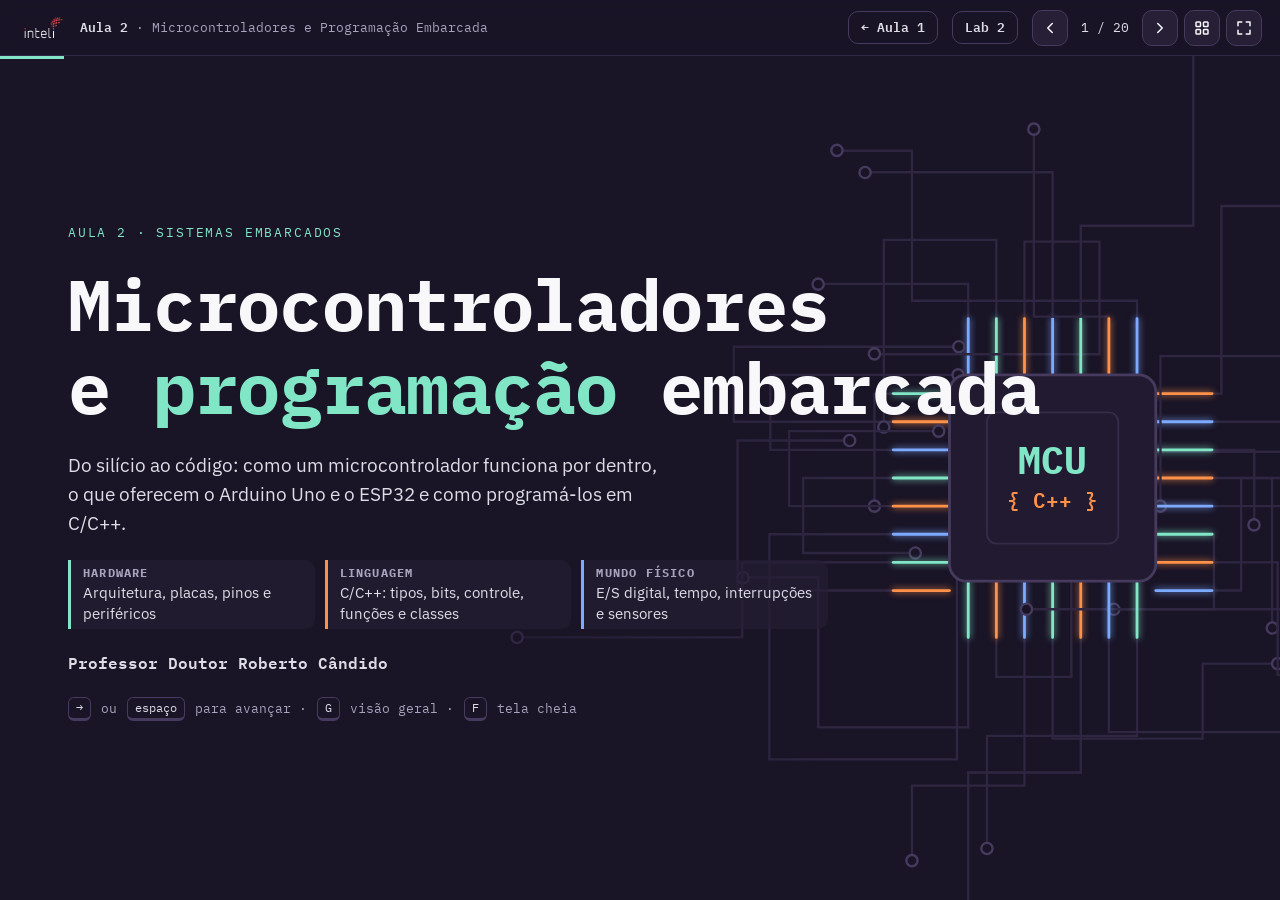
==== aulas/aula-2/index.html @ 12684473 "add-aula-2" ====
<!doctype html>
<html lang="pt-BR">
<head>
<meta charset="utf-8">
<meta name="viewport" content="width=device-width, initial-scale=1">
<title>Microcontroladores e Programação Embarcada</title>
<meta name="description" content="Aula 2 — Microcontroladores, Arduino Uno e ESP32, e programação em C/C++ para sistemas embarcados, com simulações interativas.">
<link rel="icon" href="assets/img/logo.png">
<link rel="preconnect" href="https://fonts.googleapis.com">
<link rel="preconnect" href="https://fonts.gstatic.com" crossorigin>
<link href="https://fonts.googleapis.com/css2?family=IBM+Plex+Mono:wght@400;500;600;700&family=IBM+Plex+Sans:wght@400;500;600&display=swap" rel="stylesheet">
<link rel="stylesheet" href="css/style.css">
</head>
<body>

<header class="topbar">
  <img class="logo" src="assets/img/logo.png" alt="Inteli">
  <div class="deck-title"><b>Aula 2</b> · Microcontroladores e Programação Embarcada</div>
  <span class="spacer"></span>
  <a class="btn ghost back-link" href="../aula-1/index.html" title="Voltar para a Aula 1">← Aula 1</a>
  <a class="btn ghost back-link" href="../lab-2/index.html" title="Atividade prática">Lab 2</a>
  <nav class="nav" aria-label="Navegação dos slides">
    <button class="icon-btn" id="btnPrev" title="Anterior (←)" aria-label="Slide anterior"><svg viewBox="0 0 24 24"><path d="M15 18l-6-6 6-6"/></svg></button>
    <span class="counter" id="counter">1 / 20</span>
    <button class="icon-btn" id="btnNext" title="Próximo (→)" aria-label="Próximo slide"><svg viewBox="0 0 24 24"><path d="M9 6l6 6-6 6"/></svg></button>
    <button class="icon-btn" id="btnGrid" title="Visão geral (G)" aria-label="Visão geral"><svg viewBox="0 0 24 24"><rect x="4" y="4" width="6" height="6" rx="1"/><rect x="14" y="4" width="6" height="6" rx="1"/><rect x="4" y="14" width="6" height="6" rx="1"/><rect x="14" y="14" width="6" height="6" rx="1"/></svg></button>
    <button class="icon-btn" id="btnFull" title="Tela cheia (F)" aria-label="Tela cheia"><svg viewBox="0 0 24 24"><path d="M4 9V4h5M20 9V4h-5M4 15v5h5M20 15v5h-5"/></svg></button>
  </nav>
</header>
<div class="progress" id="progress"></div>
<div class="overview" id="overview" aria-hidden="true"><div class="grid" id="overviewGrid"></div></div>

<main class="deck" id="deck">

<!-- ============ 1. CAPA ============ -->
<section class="slide cover" data-title="Microcontroladores e Programação Embarcada" data-section="Introdução">
  <svg class="traces" data-sim="traces" viewBox="0 0 1600 900" preserveAspectRatio="xMidYMid slice" aria-hidden="true"></svg>
  <div class="wrap">
    <p class="kicker">Aula 2 · Sistemas embarcados</p>
    <h1>Micro&shy;controladores<br>e <span>programação</span> embarcada</h1>
    <p class="lead">Do silício ao código: como um microcontrolador funciona por dentro, o que oferecem o Arduino Uno e o ESP32 e como programá-los em C/C++.</p>
    <div class="agenda">
      <div><b>Hardware</b>Arquitetura, placas, pinos e periféricos</div>
      <div><b>Linguagem</b>C/C++: tipos, bits, controle, funções e classes</div>
      <div><b>Mundo físico</b>E/S digital, tempo, interrupções e sensores</div>
    </div>
    <p class="author">Professor Doutor Roberto Cândido</p>
    <p class="start-hint"><span class="kbd">→</span> ou <span class="kbd">espaço</span> para avançar · <span class="kbd">G</span> visão geral · <span class="kbd">F</span> tela cheia</p>
  </div>
</section>

<!-- ============ 2. O QUE É UM MICROCONTROLADOR ============ -->
<section class="slide" data-title="O que é um microcontrolador?" data-section="Microcontroladores">
  <div class="wrap">
    <p class="kicker">Microcontroladores e hardware</p>
    <h2>O que é um microcontrolador?</h2>
    <div class="grid-2 wide-right">
      <div class="stack">
        <p class="lead">Um <b>computador completo em um único chip</b>: processador, memórias e periféricos de entrada e saída, pensado para controlar <em>uma</em> tarefa dedicada.</p>
        <div class="cards two">
          <div class="card mint"><h3>Microcontrolador (MCU)</h3><p>Tudo integrado. Baixo custo e consumo, liga em milissegundos, roda sem sistema operacional.</p><span class="tag">Arduino · ESP32 · STM32</span></div>
          <div class="card blue"><h3>Microprocessador (MPU)</h3><p>Só a CPU: precisa de RAM, armazenamento e periféricos externos. Roda um sistema operacional.</p><span class="tag">PC · Raspberry Pi</span></div>
        </div>
      </div>
      <div class="sim" data-sim="mcu">
        <div class="sim-head"><span class="sim-title">Dentro do chip · clique nos blocos</span><button class="btn ghost sm" data-act="tour" aria-pressed="true">Tour automático</button></div>
        <svg class="stage" viewBox="0 0 560 300" role="img" aria-label="Diagrama de blocos de um microcontrolador"></svg>
        <p class="step-caption" data-o="desc"></p>
      </div>
    </div>
  </div>
</section>

<!-- ============ 3. ARQUITETURA E FUNCIONAMENTO ============ -->
<section class="slide" data-title="Arquitetura e funcionamento de sistemas embarcados" data-section="Microcontroladores">
  <div class="wrap">
    <p class="kicker">Microcontroladores e hardware</p>
    <h2>Arquitetura e funcionamento</h2>
    <div class="grid-2 wide-right">
      <div class="stack">
        <p class="lead">Um sistema embarcado é um computador <b>dedicado</b>, embutido em um produto, que lê o ambiente, decide e age.</p>
        <ul class="bullets small">
          <li><b>Função específica</b>: faz uma coisa, repetidamente, por anos.</li>
          <li><b>Restrições</b>: pouca memória, energia limitada, custo baixo.</li>
          <li><b>Tempo real</b>: responder dentro do prazo também faz parte da resposta correta.</li>
          <li><b>Arquitetura Harvard</b> (AVR do Uno): memória de programa e de dados em barramentos separados.</li>
        </ul>
        <div class="note">A CPU repete sem parar o ciclo <b>busca → decodifica → executa</b>, um passo a cada pulso do clock. A 16 MHz são 16 milhões de pulsos por segundo.</div>
      </div>
      <div class="sim" data-sim="cycle">
        <div class="sim-head"><span class="sim-title">Ciclo de instrução</span>
          <div class="btn-row"><button class="btn" data-act="play" aria-pressed="false">Executar</button><button class="btn ghost" data-act="step">Passo</button><button class="btn ghost" data-act="reset">↺</button></div></div>
        <svg class="stage" viewBox="0 0 560 290" role="img" aria-label="Memória de programa, CPU e memória de dados"></svg>
        <p class="step-caption" data-o="desc"></p>
      </div>
    </div>
  </div>
</section>

<!-- ============ 4. ARDUINO UNO ============ -->
<section class="slide" data-title="Arduino Uno" data-section="Placas">
  <div class="wrap">
    <p class="kicker">Placas de desenvolvimento</p>
    <h2>Arduino Uno <span class="muted" style="font-size:.55em">R3</span></h2>
    <div class="grid-2 even">
      <div class="sim" data-sim="hotspot">
        <div class="sim-head"><span class="sim-title">Explore a placa</span><span class="hint">clique nos números</span></div>
        <figure class="photo" data-board="uno"><img src="assets/img/arduino.jpg" alt="Foto do Arduino Uno R3"></figure>
        <p class="step-caption spot-desc" data-o="desc"></p>
      </div>
      <div class="stack">
        <div class="specs">
          <button data-spot="mcu"><span class="k">Microcontrolador</span><span class="v">ATmega328P <small>AVR 8 bits</small></span></button>
          <button data-spot="mcu"><span class="k">Clock</span><span class="v">16 MHz</span></button>
          <button data-spot="mcu"><span class="k">Memória</span><span class="v">32 KB Flash · 2 KB SRAM · 1 KB EEPROM</span></button>
          <button data-spot="reg"><span class="k">Tensão lógica</span><span class="v">5 V</span></button>
          <button data-spot="jack"><span class="k">Alimentação</span><span class="v">USB 5 V ou jack 7–12 V</span></button>
          <button data-spot="digital"><span class="k">Pinos digitais</span><span class="v">14 <small>(6 com PWM: 3, 5, 6, 9, 10, 11)</small></span></button>
          <button data-spot="analog"><span class="k">Entradas analógicas</span><span class="v">6 <small>(A0–A5, ADC de 10 bits)</small></span></button>
          <button data-spot="digital"><span class="k">Corrente por pino</span><span class="v">20 mA <small>(máx. absoluto 40 mA)</small></span></button>
          <button data-spot="usb"><span class="k">Comunicação</span><span class="v">1 UART · 1 I²C · 1 SPI</span></button>
        </div>
        <div class="note">Robusto, simples e com enorme comunidade: a placa “padrão” para aprender. Não tem Wi‑Fi nem Bluetooth.</div>
      </div>
    </div>
  </div>
</section>

<!-- ============ 5. ESP32 ============ -->
<section class="slide" data-title="ESP32" data-section="Placas">
  <div class="wrap">
    <p class="kicker">Placas de desenvolvimento</p>
    <h2>ESP32 <span class="muted" style="font-size:.55em">DevKit · ESP32‑WROOM‑32</span></h2>
    <div class="grid-2 even">
      <div class="sim" data-sim="hotspot">
        <div class="sim-head"><span class="sim-title">Explore a placa</span>
          <div class="seg" data-seg="view"><button data-v="devkit" aria-pressed="true">Placa DevKit</button><button data-v="wroom" aria-pressed="false">Módulo aberto</button></div></div>
        <figure class="photo dark" data-board="devkit"><img src="assets/img/esp32-devkit.jpg" alt="Foto de uma placa ESP32 DevKit"></figure>
        <figure class="photo" data-board="wroom" hidden><img src="assets/img/esp32-wroom.jpg" alt="Módulo ESP32-WROOM-32 sem a blindagem metálica"></figure>
        <p class="step-caption spot-desc" data-o="desc"></p>
        <figcaption>Fotos: Edwiyanto e Brian Krent, Wikimedia Commons (CC BY-SA 4.0).</figcaption>
      </div>
      <div class="stack">
        <div class="specs">
          <button data-spot="chip"><span class="k">Processador</span><span class="v">Xtensa LX6 <small>32 bits · 2 núcleos</small></span></button>
          <button data-spot="chip"><span class="k">Clock</span><span class="v">até 240 MHz <small>(cristal de 40 MHz)</small></span></button>
          <button data-spot="chip"><span class="k">Memória</span><span class="v">520 KB SRAM · 4 MB Flash <small>(externa)</small></span></button>
          <button data-spot="ant"><span class="k">Rádio</span><span class="v">Wi‑Fi 2,4 GHz · Bluetooth 4.2 + BLE</span></button>
          <button data-spot="module"><span class="k">Tensão lógica</span><span class="v">3,3 V <small class="c-orange">não tolera 5 V</small></span></button>
          <button data-spot="pins"><span class="k">GPIO</span><span class="v">34 no chip <small>(~25 utilizáveis na DevKit)</small></span></button>
          <button data-spot="pins"><span class="k">Analógico</span><span class="v">18 ADC de 12 bits · 2 DAC de 8 bits</span></button>
          <button data-spot="pins"><span class="k">Extras</span><span class="v">16 PWM · 10 sensores de toque</span></button>
          <button data-spot="uart"><span class="k">Comunicação</span><span class="v">3 UART · 2 I²C · SPI · CAN</span></button>
        </div>
        <div class="note warn">GPIO 34–39 são só entrada. O ADC2 não funciona com o Wi‑Fi ligado: prefira os pinos do ADC1 (32–39).</div>
      </div>
    </div>
  </div>
</section>

<!-- ============ 6. COMPARATIVO ============ -->
<section class="slide" data-title="Arduino Uno × ESP32" data-section="Placas">
  <div class="wrap">
    <p class="kicker">Placas de desenvolvimento</p>
    <h2>Arduino Uno × ESP32</h2>
    <div class="grid-2 wide-left" data-sim="compare">
      <div class="sim">
        <div class="sim-head"><span class="sim-title">Compare as especificações</span>
          <div class="seg" data-seg="m">
            <button data-v="clock" aria-pressed="true">Clock</button><button data-v="sram" aria-pressed="false">SRAM</button><button data-v="flash" aria-pressed="false">Flash</button><button data-v="adc" aria-pressed="false">ADC</button><button data-v="gpio" aria-pressed="false">GPIO</button><button data-v="volt" aria-pressed="false">Tensão</button>
          </div></div>
        <div class="bars">
          <div class="bar uno"><span class="name">UNO</span><div class="track"><div class="fill" data-o="uno"></div><span class="lbl" data-o="unoL"></span></div></div>
          <div class="bar esp"><span class="name">ESP32</span><div class="track"><div class="fill" data-o="esp"></div><span class="lbl" data-o="espL"></span></div></div>
        </div>
        <p class="step-caption" data-o="desc"></p>
      </div>
      <div class="stack">
        <h3 class="muted">Qual placa para o projeto?</h3>
        <div class="scen">
          <button data-k="0">Pisca-pisca com botão e LED para aprender</button>
          <button data-k="1">Estação meteorológica que envia dados por Wi‑Fi</button>
          <button data-k="2">Usar um shield e sensores antigos de 5 V</button>
          <button data-k="3">Sensor vestível a bateria, conectado ao celular</button>
          <button data-k="4">Ler um sinal analógico com mais precisão</button>
        </div>
        <div class="readout" data-o="ans">Escolha um cenário.</div>
      </div>
    </div>
  </div>
</section>

<!-- ============ 7. PINOS DIGITAIS E ANALÓGICOS ============ -->
<section class="slide" data-title="Pinos digitais e analógicos, entradas e saídas" data-section="Hardware">
  <div class="wrap">
    <p class="kicker">Microcontroladores e hardware</p>
    <h2>Pinos digitais e analógicos</h2>
    <div class="grid-2 wide-right">
      <div class="stack">
        <div class="card blue"><h3>Digital</h3><p>Só dois estados: <code>HIGH</code> ou <code>LOW</code>. Como <b>entrada</b> lê botões e chaves; como <b>saída</b> liga LEDs e relés.</p><span class="tag">digitalRead · digitalWrite</span></div>
        <div class="card mint"><h3>Analógico (ADC)</h3><p>O conversor analógico-digital transforma uma tensão em um <b>número</b>. Quanto mais bits, mais fina a escala.</p><span class="tag">analogRead</span></div>
        <div class="card orange"><h3>“Analógico” de saída (PWM)</h3><p>Liga e desliga muito rápido; a média controla brilho e velocidade.</p><span class="tag">analogWrite · ledcWrite</span></div>
      </div>
      <div class="sim" data-sim="adc">
        <div class="sim-head"><span class="sim-title">O mesmo pino lido de duas formas</span>
          <div class="btn-row"><div class="seg" data-seg="board"><button data-v="uno" aria-pressed="true">Uno</button><button data-v="esp" aria-pressed="false">ESP32</button></div>
          <div class="seg" data-seg="res"><button data-v="real" aria-pressed="true">Resolução real</button><button data-v="3" aria-pressed="false">3 bits</button></div></div></div>
        <canvas data-c="plot" height="190"></canvas>
        <div class="ctl"><label for="adV">Tensão no pino</label><output data-o="v"></output><input id="adV" type="range" min="0" max="5" step="0.01" value="2.5" data-in="v"></div>
        <div class="grid-2 even" style="gap:12px">
          <div class="readout"><span class="muted">analogRead()</span><br><span class="big" data-o="read"></span><div class="adc-bits" data-o="bits" style="margin-top:6px"></div></div>
          <div class="readout"><span class="muted">digitalRead()</span><br><span class="big" data-o="dig"></span><br><span data-o="step"></span></div>
        </div>
      </div>
    </div>
  </div>
</section>

<!-- ============ 8. INTERFACES E PERIFÉRICOS ============ -->
<section class="slide" data-title="Interfaces e periféricos" data-section="Hardware">
  <div class="wrap">
    <p class="kicker">Microcontroladores e hardware</p>
    <h2>Interfaces e periféricos</h2>
    <p class="lead">Periféricos são circuitos dedicados dentro do chip que trabalham <b>em paralelo</b> com a CPU: temporizadores, PWM, ADC e as interfaces de comunicação com sensores, displays e outros chips.</p>
    <div class="sim" data-sim="bus">
      <div class="sim-head"><span class="sim-title">Enviando um byte</span>
        <div class="btn-row">
          <div class="seg" data-seg="p"><button data-v="uart" aria-pressed="true">UART</button><button data-v="i2c" aria-pressed="false">I²C</button><button data-v="spi" aria-pressed="false">SPI</button></div>
          <label class="hint" for="busCh">caractere</label><input id="busCh" class="char" type="text" maxlength="1" value="A" data-in="ch">
          <button class="btn orange" data-act="send">Enviar ▶</button>
        </div></div>
      <canvas data-c="wave" height="200"></canvas>
      <div class="grid-2 even" style="gap:12px">
        <div class="readout" data-o="info"></div>
        <div class="readout" data-o="bits"></div>
      </div>
    </div>
  </div>
</section>

<!-- ============ PEER INSTRUCTION 1 ============ -->
<section class="slide pi" data-title="Pergunta: sensor de 5 V no ESP32" data-section="Peer Instruction">
  <div class="wrap">
    <p class="kicker">Peer Instruction · Pergunta 1 de 2</p>
    <h2>Sensor de 5 V no ESP32</h2>
    <p class="lead">Um sensor analógico do kit entrega de <b>0 a 5 V</b>. Ele funcionava no Arduino Uno e agora foi ligado <b>diretamente</b> a um pino ADC do ESP32. O que acontece quando o sensor marca 5 V?</p>
    <div class="pi-opts">
      <div class="opt"><span class="letter">A</span><p>A leitura é 4095 e tudo funciona normalmente</p></div>
      <div class="opt"><span class="letter">B</span><p>A leitura é 1023, como no Uno</p></div>
      <div class="opt" data-ok><span class="letter">C</span><p>O pino pode ser danificado: é preciso reduzir a tensão antes</p></div>
      <div class="opt"><span class="letter">D</span><p>O ESP32 ajusta a escala automaticamente para 5 V</p></div>
    </div>
    <div class="pi-foot">
      <p class="pi-steps">1º voto individual → discuta com um colega → 2º voto</p>
      <button class="btn" data-pi-reveal>Revelar resposta</button>
    </div>
    <div class="note ok pi-exp">O ESP32 trabalha com 3,3 V e seus pinos não toleram 5 V. Acima de ~3,6 V há risco de dano. Use um divisor de tensão (ex.: 10 kΩ + 20 kΩ → 5 V vira 3,3 V) ou um sensor alimentado em 3,3 V.</div>
  </div>
</section>

<!-- ============ 10. SENSORES E ATUADORES ============ -->
<section class="slide" data-title="Leitura de sensores e acionamento de atuadores" data-section="Hardware">
  <div class="wrap">
    <p class="kicker">Microcontroladores e hardware</p>
    <h2>Ler sensores, acionar atuadores</h2>
    <div class="sim" data-sim="sensact">
      <div class="sim-head"><span class="sim-title">Luminária automática + persiana</span><span class="hint">sensor → analogRead → map → analogWrite / servo</span></div>
      <div class="grid-2 even" style="align-items:center">
        <svg class="stage" viewBox="0 0 560 250" role="img" aria-label="LDR ligado ao Arduino, que controla um LED e um servo"></svg>
        <div class="stack">
          <pre class="code sm" data-o="code"></pre>
          <canvas data-c="pwm" height="64"></canvas>
        </div>
      </div>
      <div class="ctl"><label for="saL">Luz ambiente sobre o LDR</label><output data-o="l"></output><input id="saL" type="range" min="0" max="100" step="1" value="35" data-in="l"></div>
    </div>
  </div>
</section>

<!-- ============ 11. COMPILADA × INTERPRETADA ============ -->
<section class="slide" data-title="C/C++: linguagem compilada × interpretada" data-section="Programação">
  <div class="wrap">
    <p class="kicker">Programação para sistemas embarcados</p>
    <h2>Compilada × interpretada</h2>
    <div class="grid-2 wide-right">
      <div class="stack">
        <div class="card mint"><h3>Compilada · C/C++</h3><p>O compilador traduz <b>todo</b> o programa para código de máquina <b>antes</b> de gravar. A placa só executa instruções nativas: rápido, compacto e previsível.</p><span class="tag">Arduino IDE · PlatformIO · ESP-IDF</span></div>
        <div class="card orange"><h3>Interpretada · Python</h3><p>Um interpretador <b>na placa</b> lê e executa o código linha a linha. Mais flexível e fácil de testar, porém mais lento e com mais consumo de memória.</p><span class="tag">MicroPython · CircuitPython</span></div>
        <p class="muted" style="font-size:15px">C é a base dos sistemas embarcados: acesso direto ao hardware e controle total da memória. C++ acrescenta classes, e é o que o Arduino usa.</p>
      </div>
      <div class="sim" data-sim="compile">
        <div class="sim-head"><span class="sim-title">Do código à placa</span>
          <div class="btn-row"><div class="seg" data-seg="mode"><button data-v="c" aria-pressed="true">C++</button><button data-v="py" aria-pressed="false">MicroPython</button></div>
          <button class="btn ghost sm" data-act="bug" aria-pressed="false">Inserir erro</button>
          <button class="btn" data-act="run">Executar ▶</button></div></div>
        <pre class="code sm" data-o="code"></pre>
        <div class="pipe-nodes" data-o="pipe"></div>
        <pre class="console" data-o="log"></pre>
        <div class="race">
          <div class="bar uno"><span class="name">C++ nativo</span><div class="track"><div class="fill" data-o="rc" style="width:0"></div><span class="lbl" data-o="rcL"></span></div></div>
          <div class="bar esp"><span class="name">interpretado</span><div class="track"><div class="fill" data-o="rp" style="width:0"></div><span class="lbl" data-o="rpL"></span></div></div>
        </div>
      </div>
    </div>
  </div>
</section>

<!-- ============ 12. TIPOS DE DADOS ============ -->
<section class="slide" data-title="Tipos de dados e variáveis" data-section="Programação">
  <div class="wrap">
    <p class="kicker">Programação para sistemas embarcados</p>
    <h2>Tipos de dados e variáveis</h2>
    <div class="grid-2 even">
      <div class="stack">
        <table class="ttable">
          <thead><tr><th>Tipo</th><th>Uno</th><th>ESP32</th><th>Faixa (Uno)</th></tr></thead>
          <tbody>
            <tr><td>bool</td><td>1 byte</td><td>1 byte</td><td>true / false</td></tr>
            <tr><td>byte · uint8_t</td><td>1 byte</td><td>1 byte</td><td>0 … 255</td></tr>
            <tr><td>char · int8_t</td><td>1 byte</td><td>1 byte</td><td>−128 … 127</td></tr>
            <tr><td>int</td><td>2 bytes</td><td class="diff">4 bytes</td><td>−32 768 … 32 767</td></tr>
            <tr><td>unsigned int</td><td>2 bytes</td><td class="diff">4 bytes</td><td>0 … 65 535</td></tr>
            <tr><td>long</td><td>4 bytes</td><td>4 bytes</td><td>±2,1 bilhões</td></tr>
            <tr><td>float</td><td>4 bytes</td><td>4 bytes</td><td>~7 dígitos</td></tr>
            <tr><td>double</td><td>4 bytes</td><td class="diff">8 bytes</td><td>~7 dígitos no Uno</td></tr>
          </tbody>
        </table>
        <div class="note">Com 2 KB de SRAM, cada byte conta. Prefira tipos de tamanho fixo (<code>uint8_t</code>, <code>int16_t</code>, <code>uint32_t</code>) e <code>const</code> para valores que não mudam.</div>
      </div>
      <div class="sim" data-sim="types">
        <div class="sim-head"><span class="sim-title">Uma variável na memória</span>
          <div class="seg" data-seg="board"><button data-v="uno" aria-pressed="true">Uno</button><button data-v="esp" aria-pressed="false">ESP32</button></div></div>
        <div class="seg" data-seg="t">
          <button data-v="byte" aria-pressed="false">byte</button><button data-v="int8_t" aria-pressed="false">int8_t</button><button data-v="int" aria-pressed="true">int</button><button data-v="unsigned int" aria-pressed="false">unsigned int</button><button data-v="long" aria-pressed="false">long</button>
        </div>
        <div class="op-line" data-o="decl"></div>
        <div class="val-big" data-o="val"></div>
        <div class="mem" data-o="mem"></div>
        <div class="btn-row">
          <button class="btn ghost" data-act="dec">x − 1</button><button class="btn" data-act="inc">x + 1</button><button class="btn" data-act="inc100">x + 100</button><button class="btn" data-act="inc1k">x + 10 000</button>
          <button class="btn orange" data-act="max">x = máximo</button><button class="btn ghost" data-act="zero">x = 0</button>
        </div>
        <p class="step-caption" data-o="msg"></p>
      </div>
    </div>
  </div>
</section>

<!-- ============ 13. OPERAÇÕES COM BITS ============ -->
<section class="slide" data-title="Operações com bits" data-section="Programação">
  <div class="wrap">
    <p class="kicker">Programação para sistemas embarcados</p>
    <h2>Operações com bits</h2>
    <div class="grid-2 wide-right">
      <div class="stack">
        <p class="lead">Registradores de hardware são conjuntos de bits. No Uno, cada bit do registrador <code>PORTB</code> controla um pino: o bit 5 é o pino 13.</p>
        <ul class="bullets small">
          <li><code>x |= (1 &lt;&lt; n)</code> liga o bit n</li>
          <li><code>x &amp;= ~(1 &lt;&lt; n)</code> desliga o bit n</li>
          <li><code>x ^= (1 &lt;&lt; n)</code> inverte o bit n</li>
          <li><code>(x &gt;&gt; n) &amp; 1</code> lê o bit n</li>
        </ul>
        <p class="muted" style="font-size:15px">O Arduino oferece atalhos: <code>bitSet</code>, <code>bitClear</code>, <code>bitRead</code>. Escrever direto no registrador é muito mais rápido que <code>digitalWrite</code>.</p>
      </div>
      <div class="sim" data-sim="bits">
        <div class="sim-head"><span class="sim-title">Calculadora de bits · clique nos bits</span>
          <div class="seg" data-seg="op"><button data-v="|" aria-pressed="true">A | B</button><button data-v="&amp;" aria-pressed="false">A &amp; B</button><button data-v="^" aria-pressed="false">A ^ B</button><button data-v="~" aria-pressed="false">~A</button><button data-v="&lt;&lt;" aria-pressed="false">A &lt;&lt; 1</button><button data-v="&gt;&gt;" aria-pressed="false">A &gt;&gt; 1</button></div></div>
        <div class="reg" data-r="a"></div>
        <div class="reg mask" data-r="b"></div>
        <div class="reg res" data-r="r"></div>
        <div class="op-line" data-o="expr"></div>
        <div class="btn-row">
          <span class="hint">Receitas para o bit 5:</span>
          <button class="btn ghost sm" data-preset="set">ligar</button><button class="btn ghost sm" data-preset="clr">desligar</button><button class="btn ghost sm" data-preset="tgl">inverter</button><button class="btn ghost sm" data-preset="rd">ler</button>
          <button class="btn orange sm" data-act="apply">PORTB = resultado</button>
          <span class="pill" data-o="led">pino 13</span>
        </div>
      </div>
    </div>
  </div>
</section>

<!-- ============ PEER INSTRUCTION 2 ============ -->
<section class="slide pi" data-title="Pergunta: um a mais" data-section="Peer Instruction">
  <div class="wrap">
    <p class="kicker">Peer Instruction · Pergunta 2 de 2</p>
    <h2>Um a mais</h2>
    <p class="lead">Este código roda em um <b>Arduino Uno</b>. O que aparece no Monitor Serial?</p>
    <pre class="code"><span class="ln"><span class="tok-k">int</span> x = <span class="tok-n">32767</span>;</span><span class="ln">x = x + <span class="tok-n">1</span>;</span><span class="ln"><span class="tok-f">Serial</span>.<span class="tok-f">println</span>(x);</span></pre>
    <div class="pi-opts">
      <div class="opt"><span class="letter">A</span><p>32768</p></div>
      <div class="opt" data-ok><span class="letter">B</span><p>−32768</p></div>
      <div class="opt"><span class="letter">C</span><p>0</p></div>
      <div class="opt"><span class="letter">D</span><p>Erro de compilação</p></div>
    </div>
    <div class="pi-foot">
      <p class="pi-steps">1º voto individual → discuta com um colega → 2º voto</p>
      <button class="btn" data-pi-reveal>Revelar resposta</button>
    </div>
    <div class="note ok pi-exp">No Uno, <code>int</code> tem 16 bits em complemento de dois. 32767 é <code>0111…1</code>; somar 1 dá <code>1000…0</code>, que é −32768 (estouro). O compilador não avisa. No ESP32, onde <code>int</code> tem 32 bits, o resultado seria 32768.</div>
  </div>
</section>

<!-- ============ 15. CONDICIONAIS E REPETIÇÃO ============ -->
<section class="slide" data-title="Estruturas condicionais e de repetição" data-section="Programação">
  <div class="wrap">
    <p class="kicker">Programação para sistemas embarcados</p>
    <h2>Condicionais e repetição</h2>
    <div class="grid-2 even">
      <div class="sim" data-sim="ifelse">
        <div class="sim-head"><span class="sim-title">if · else if · else</span><span class="pill" data-o="st"></span></div>
        <pre class="code sm" data-o="code"></pre>
        <div class="ctl"><label for="ieT">Temperatura lida</label><output data-o="t"></output><input id="ieT" type="range" min="10" max="40" step="0.5" value="24" data-in="t"></div>
        <svg class="stage" viewBox="0 0 420 90" role="img" aria-label="Ventilador e aquecedor"></svg>
      </div>
      <div class="sim" data-sim="forloop">
        <div class="sim-head"><span class="sim-title">for · while</span>
          <div class="btn-row"><button class="btn" data-act="play" aria-pressed="false">Executar</button><button class="btn ghost" data-act="step">Passo</button></div></div>
        <pre class="code sm" data-o="code"></pre>
        <div class="vars" data-o="vars"></div>
        <div class="leds8" data-o="leds"></div>
        <div class="ctl"><label for="flN">n (quantos LEDs acender)</label><output data-o="n"></output><input id="flN" type="range" min="0" max="8" step="1" value="5" data-in="n"></div>
      </div>
    </div>
  </div>
</section>

<!-- ============ 16. FUNÇÕES E ORGANIZAÇÃO ============ -->
<section class="slide" data-title="Funções e organização do código" data-section="Programação">
  <div class="wrap">
    <p class="kicker">Programação para sistemas embarcados</p>
    <h2>Funções e organização do código</h2>
    <div class="grid-2 wide-right">
      <div class="stack">
        <ul class="bullets small">
          <li>Uma função tem <b>nome</b>, <b>parâmetros</b> e um <b>tipo de retorno</b> (<code>void</code> quando não devolve nada).</li>
          <li>Cada chamada cria um quadro na <b>pilha</b> com as variáveis locais; ao retornar, ele é descartado.</li>
          <li>Uma função, uma responsabilidade. Nomes que dizem o que ela faz.</li>
          <li>Projetos maiores se dividem em arquivos <code>.h</code> (declarações) e <code>.cpp</code> (implementação).</li>
        </ul>
        <pre class="tree"><span class="d">estacao/</span>
├─ estacao.ino      <span class="c">// setup() e loop()</span>
├─ config.h         <span class="c">// pinos e constantes</span>
├─ sensores.h       <span class="c">// float lerTemperatura();</span>
└─ sensores.cpp     <span class="c">// implementação</span></pre>
      </div>
      <div class="sim" data-sim="stack">
        <div class="sim-head"><span class="sim-title">Chamadas e pilha</span>
          <div class="btn-row"><button class="btn" data-act="play" aria-pressed="false">Executar</button><button class="btn ghost" data-act="step">Passo</button></div></div>
        <div class="grid-2" style="grid-template-columns:1.35fr 1fr;gap:12px">
          <pre class="code sm" data-o="code"></pre>
          <div class="stack" style="gap:8px"><span class="hint">pilha de chamadas ↑</span><div class="frames" data-o="frames"></div></div>
        </div>
        <p class="step-caption" data-o="desc"></p>
      </div>
    </div>
  </div>
</section>

<!-- ============ 17. POO EM C++ ============ -->
<section class="slide" data-title="Programação orientada a objetos em C++" data-section="Programação">
  <div class="wrap">
    <p class="kicker">Programação para sistemas embarcados</p>
    <h2>Orientação a objetos em C++</h2>
    <div class="grid-2 even">
      <div class="stack">
        <pre class="code sm" data-o="cls"><span class="ln"><span class="tok-k">class</span> <span class="tok-f">Led</span> {</span><span class="ln">  <span class="tok-k">private</span>:                 <span class="tok-c">// atributos: só a classe mexe</span></span><span class="ln">    <span class="tok-k">int</span> pino;</span><span class="ln">    <span class="tok-k">bool</span> aceso = <span class="tok-k">false</span>;</span><span class="ln">  <span class="tok-k">public</span>:                  <span class="tok-c">// métodos: a interface</span></span><span class="ln">    <span class="tok-f">Led</span>(<span class="tok-k">int</span> p) { pino = p; <span class="tok-f">pinMode</span>(pino, <span class="tok-k">OUTPUT</span>); }</span><span class="ln">    <span class="tok-k">void</span> <span class="tok-f">ligar</span>()    { aceso = <span class="tok-k">true</span>;  <span class="tok-f">digitalWrite</span>(pino, <span class="tok-k">HIGH</span>); }</span><span class="ln">    <span class="tok-k">void</span> <span class="tok-f">desligar</span>() { aceso = <span class="tok-k">false</span>; <span class="tok-f">digitalWrite</span>(pino, <span class="tok-k">LOW</span>); }</span><span class="ln">    <span class="tok-k">void</span> <span class="tok-f">alternar</span>() { aceso ? <span class="tok-f">desligar</span>() : <span class="tok-f">ligar</span>(); }</span><span class="ln">};</span></pre>
        <ul class="bullets small">
          <li><b>Classe</b> é o molde; <b>objeto</b> é cada LED criado a partir dela.</li>
          <li><b>Encapsulamento</b>: o pino fica <code>private</code>; quem usa só chama métodos.</li>
          <li>Você já usa objetos: <code>Serial</code>, <code>Servo</code>, <code>WiFi</code>.</li>
        </ul>
      </div>
      <div class="sim" data-sim="oop">
        <div class="sim-head"><span class="sim-title">Objetos em execução</span>
          <div class="btn-row"><button class="btn" data-act="new">+ novo objeto</button><button class="btn ghost sm" data-act="hack">vermelho.pino = 5;</button></div></div>
        <svg class="stage" viewBox="0 0 420 120" role="img" aria-label="LEDs ligados aos pinos"></svg>
        <div class="objs" data-o="objs"></div>
        <pre class="console" data-o="log" style="height:120px"></pre>
      </div>
    </div>
  </div>
</section>

<!-- ============ 18. ENTRADAS E SAÍDAS DIGITAIS ============ -->
<section class="slide" data-title="Programação de entradas e saídas digitais" data-section="Mundo físico">
  <div class="wrap">
    <p class="kicker">Programação de E/S</p>
    <h2>Entradas e saídas digitais</h2>
    <div class="grid-2 wide-right">
      <div class="stack">
        <ul class="bullets small">
          <li><code>pinMode(pino, OUTPUT)</code> e <code>digitalWrite</code> para saídas.</li>
          <li><code>INPUT_PULLUP</code> liga um resistor interno ao VCC: o botão vai ao GND e a lógica fica <b>invertida</b> (solto = HIGH, apertado = LOW).</li>
          <li>Sem pull-up ou pull-down, a entrada fica <b>flutuando</b> e lê ruído.</li>
          <li>Contatos mecânicos <b>trepidam</b> (bounce) por alguns milissegundos: um aperto vira várias bordas.</li>
        </ul>
        <pre class="code sm" data-o="code"></pre>
      </div>
      <div class="sim" data-sim="debounce">
        <div class="sim-head"><span class="sim-title">Botão com INPUT_PULLUP</span>
          <div class="seg" data-seg="db"><button data-v="off" aria-pressed="true">Sem debounce</button><button data-v="on" aria-pressed="false">Com debounce</button></div></div>
        <div class="push-row">
          <button class="push" aria-label="Botão: segure para pressionar"><span></span></button>
          <div class="stack" style="gap:6px"><span class="hint">LED alterna a cada aperto</span><div class="led-dot" data-o="led"></div></div>
          <div class="stats" style="flex:1;min-width:220px">
            <div class="stat blue"><span>apertos reais</span><b data-o="real">0</b></div>
            <div class="stat orange"><span>apertos contados</span><b data-o="cnt">0</b></div>
          </div>
        </div>
        <canvas data-c="wave" height="150"></canvas>
        <p class="hint">Linha menta: sinal bruto do pino · laranja: estado aceito pelo programa · trepidação exagerada para ficar visível.</p>
      </div>
    </div>
  </div>
</section>

<!-- ============ 19. TEMPORIZAÇÃO E INTERRUPÇÕES ============ -->
<section class="slide" data-title="Temporização e interrupções" data-section="Mundo físico">
  <div class="wrap">
    <p class="kicker">Programação de E/S</p>
    <h2>Temporização e interrupções</h2>
    <div class="sim" data-sim="timing">
      <div class="sim-head"><span class="sim-title">Pisca o LED a cada 1 s e não perde nenhum aperto?</span>
        <div class="btn-row">
          <div class="seg" data-seg="mode"><button data-v="delay" aria-pressed="true">delay()</button><button data-v="millis" aria-pressed="false">millis()</button><button data-v="isr" aria-pressed="false">interrupção</button></div>
          <button class="btn orange" data-act="press">Aperto rápido ⚡</button>
        </div></div>
      <div class="grid-2 even" style="gap:16px">
        <pre class="code sm" data-o="code"></pre>
        <div class="stack" style="gap:10px">
          <div class="stats">
            <div class="stat blue"><span>apertos</span><b data-o="n">0</b></div>
            <div class="stat mint"><span>detectados</span><b data-o="ok">0</b></div>
            <div class="stat red"><span>perdidos</span><b data-o="miss">0</b></div>
          </div>
          <p class="step-caption" data-o="desc"></p>
        </div>
      </div>
      <canvas data-c="tl" height="170"></canvas>
    </div>
  </div>
</section>

<!-- ============ 20. LEITURA DE SENSORES ============ -->
<section class="slide" data-title="Leitura de sensores: amostragem e filtragem" data-section="Mundo físico">
  <div class="wrap">
    <p class="kicker">Programação de E/S</p>
    <h2>Leitura de sensores no tempo</h2>
    <div class="grid-2 wide-right">
      <div class="stack">
        <ul class="bullets small">
          <li><b>Amostrar</b> em intervalo fixo com <code>millis()</code>, sem travar o programa.</li>
          <li>Leituras reais têm <b>ruído</b>. A média móvel das últimas N amostras suaviza o sinal.</li>
          <li>Janela grande = sinal liso, mas com <b>atraso</b>: o sistema demora a perceber mudanças.</li>
        </ul>
        <pre class="code sm" data-o="code"></pre>
      </div>
      <div class="sim" data-sim="sampling">
        <div class="sim-head"><span class="sim-title">Temperatura com ruído</span><button class="btn orange" data-act="bump" aria-pressed="false">Segurar o sensor 🖐</button></div>
        <canvas data-c="plot" height="220"></canvas>
        <div class="controls two">
          <div class="ctl"><label for="smI">Intervalo de amostragem</label><output data-o="i"></output><input id="smI" type="range" min="20" max="1000" step="10" value="100" data-in="i"></div>
          <div class="ctl"><label for="smN">Janela da média (N)</label><output data-o="n"></output><input id="smN" type="range" min="1" max="30" step="1" value="8" data-in="n"></div>
        </div>
        <div class="stats">
          <div class="stat"><span>bruto</span><b data-o="raw">–</b></div>
          <div class="stat orange"><span>filtrado</span><b data-o="flt">–</b></div>
          <div class="stat blue"><span>amostras/s</span><b data-o="sps">–</b></div>
        </div>
      </div>
    </div>
  </div>
</section>

</main>

<script src="js/sims.js"></script>
<script src="js/sims-prog.js"></script>
<script src="js/app.js"></script>
</body>
</html>
---- aulas/aula-2/css/style.css ----
/* ==========================================================
   Aula 2 — Microcontroladores e Programação Embarcada
   Mesmo tema da Aula 1 (fundo roxo escuro + menta/laranja/azul)
   ========================================================== */
:root {
  --bg: #191426;
  --surface: #261f36;
  --surface-2: #322943;
  --surface-3: #3d3352;
  --border: #463b5e;
  --text: #f8f7fa;
  --text-2: #dedde6;
  --muted: #a9a3bd;
  --wire: #8c84a3;
  --mint: #80e6c6;
  --orange: #ff9148;
  --blue: #7caaff;
  --red: #ff5d5d;
  --yellow: #ffd166;
  --plot: #1d1729;
  --mono: "IBM Plex Mono", ui-monospace, "Cascadia Mono", Consolas, monospace;
  --sans: "IBM Plex Sans", system-ui, -apple-system, "Segoe UI", Roboto, sans-serif;
  --radius: 14px;
  --header-h: 56px;
  color-scheme: dark;
}

* { box-sizing: border-box; }
html, body { height: 100%; margin: 0; }
body {
  background: var(--bg);
  color: var(--text);
  font-family: var(--sans);
  font-size: 17px;
  line-height: 1.5;
  overflow: hidden;
  -webkit-font-smoothing: antialiased;
}
button, input, select { font: inherit; color: inherit; }
img { max-width: 100%; display: block; }
:focus-visible { outline: 2px solid var(--mint); outline-offset: 2px; }

/* ---------- Topo ---------- */
.topbar {
  position: fixed; inset: 0 0 auto 0; height: var(--header-h);
  display: flex; align-items: center; gap: 14px;
  padding: 0 18px;
  background: rgba(25, 20, 38, .92);
  backdrop-filter: blur(8px);
  border-bottom: 1px solid var(--surface-2);
  z-index: 20;
}
.topbar .logo { height: 26px; width: auto; }
.topbar .deck-title {
  font-family: var(--mono); font-size: 13px; color: var(--muted);
  white-space: nowrap; overflow: hidden; text-overflow: ellipsis; flex: 1; min-width: 0;
}
.topbar .deck-title b { color: var(--text-2); font-weight: 600; }
.topbar .back-link { padding: 6px 12px; font-size: 13px; text-decoration: none; white-space: nowrap; }
.nav { display: flex; align-items: center; gap: 6px; }
.nav .counter { font-family: var(--mono); font-size: 13px; color: var(--text-2); min-width: 62px; text-align: center; }
.icon-btn {
  width: 36px; height: 36px; border-radius: 10px; border: 1px solid var(--border);
  background: var(--surface); display: grid; place-items: center; cursor: pointer;
  transition: background .15s, border-color .15s;
}
.icon-btn:hover { background: var(--surface-2); border-color: var(--mint); }
.icon-btn svg { width: 18px; height: 18px; stroke: currentColor; fill: none; stroke-width: 2; stroke-linecap: round; stroke-linejoin: round; }
.progress { position: fixed; left: 0; top: var(--header-h); height: 3px; background: var(--mint); z-index: 21; transition: width .35s ease; }

/* ---------- Slides ---------- */
.deck { position: fixed; inset: var(--header-h) 0 0 0; }
.slide {
  position: absolute; inset: 0;
  overflow-y: auto; overflow-x: hidden;
  opacity: 0; visibility: hidden;
  transform: translateX(24px);
  transition: opacity .35s ease, transform .35s ease, visibility 0s linear .35s;
}
.slide.active { opacity: 1; visibility: visible; transform: none; transition: opacity .35s ease, transform .35s ease; }
.slide.prev { transform: translateX(-24px); }
.wrap {
  max-width: 1240px; margin: 0 auto; min-height: 100%;
  padding: 36px 48px 48px;
  display: flex; flex-direction: column; justify-content: center; gap: 22px;
}
.kicker {
  font-family: var(--mono); font-size: 13px; letter-spacing: .14em; text-transform: uppercase;
  color: var(--mint); margin: 0;
}
h1, h2, h3 { font-family: var(--mono); margin: 0; line-height: 1.15; letter-spacing: -.01em; }
h1 { font-size: clamp(38px, 5.6vw, 72px); font-weight: 700; }
h2 { font-size: clamp(28px, 3.4vw, 44px); font-weight: 700; }
h3 { font-size: 17px; font-weight: 600; letter-spacing: .04em; }
p { margin: 0; }
.lead { font-size: clamp(17px, 1.5vw, 21px); color: var(--text-2); max-width: 70ch; }
.muted { color: var(--muted); }
.mono { font-family: var(--mono); }
.c-mint { color: var(--mint); } .c-orange { color: var(--orange); } .c-blue { color: var(--blue); } .c-red { color: var(--red); } .c-yellow { color: var(--yellow); }
code { font-family: var(--mono); font-size: .92em; color: var(--mint); background: var(--plot); padding: 1px 6px; border-radius: 6px; }

.grid-2 { display: grid; grid-template-columns: 1fr 1.1fr; gap: 28px; align-items: start; }
.grid-2.even { grid-template-columns: 1fr 1fr; }
.grid-2.wide-left { grid-template-columns: 1.3fr 1fr; }
.grid-2.wide-right { grid-template-columns: .8fr 1.2fr; }
.stack { display: flex; flex-direction: column; gap: 16px; }

.cards { display: grid; grid-template-columns: repeat(auto-fit, minmax(220px, 1fr)); gap: 16px; }
.cards.two { grid-template-columns: 1fr 1fr; }
.cards.three { grid-template-columns: repeat(3, 1fr); }
.card {
  background: var(--surface); border: 1px solid var(--surface-2); border-radius: var(--radius);
  padding: 18px 20px; display: flex; flex-direction: column; gap: 8px;
}
.card p { color: var(--text-2); font-size: 15.5px; }
.card .tag { font-family: var(--mono); font-size: 12px; color: var(--muted); letter-spacing: .08em; text-transform: uppercase; }
.card.mint h3 { color: var(--mint); } .card.orange h3 { color: var(--orange); } .card.blue h3 { color: var(--blue); }

.bullets { list-style: none; margin: 0; padding: 0; display: flex; flex-direction: column; gap: 10px; }
.bullets li { position: relative; padding-left: 22px; color: var(--text-2); }
.bullets li::before {
  content: ""; position: absolute; left: 2px; top: .62em; width: 8px; height: 8px; border-radius: 50%;
  background: var(--mint);
}
.bullets li b { color: var(--text); }
.bullets.orange li::before { background: var(--orange); }
.bullets.blue li::before { background: var(--blue); }
.bullets.small li { font-size: 15.5px; }

.note {
  position: relative; display: block;
  background: var(--surface); border: 1px solid var(--surface-2); border-radius: var(--radius);
  padding: 14px 16px 14px 50px; color: var(--text-2); font-size: 15.5px;
}
.note b { color: var(--text); }
.note::before {
  content: "i"; position: absolute; left: 16px; top: 15px; width: 22px; height: 22px; border-radius: 50%;
  display: grid; place-items: center; font-family: var(--mono); font-weight: 700; font-size: 13px;
  background: var(--blue); color: var(--bg);
}
.note.warn::before { content: "!"; background: var(--orange); }
.note.ok::before { content: "✓"; background: var(--mint); }
figcaption { font-family: var(--mono); font-size: 12px; color: var(--muted); margin-top: 8px; }
figure { margin: 0; }

/* ---------- Painéis de simulação ---------- */
.sim {
  background: var(--surface); border: 1px solid var(--surface-2); border-radius: 18px;
  padding: 18px; display: flex; flex-direction: column; gap: 14px; position: relative; min-width: 0;
}
.sim-head { display: flex; justify-content: space-between; align-items: center; gap: 10px; flex-wrap: wrap; }
.sim-title {
  font-family: var(--mono); font-size: 12px; letter-spacing: .14em; text-transform: uppercase; color: var(--muted);
  display: flex; align-items: center; gap: 8px;
}
.sim-title::before { content: ""; width: 8px; height: 8px; border-radius: 50%; background: var(--mint); box-shadow: 0 0 10px var(--mint); animation: blink 1.6s infinite; }
@keyframes blink { 50% { opacity: .3; } }
.sim svg { width: 100%; height: auto; display: block; overflow: visible; }
.sim svg.stage { max-height: 330px; }
.sim canvas { width: 100%; display: block; border-radius: 10px; background: var(--plot); }
.hint { font-size: 13.5px; color: var(--muted); font-family: var(--mono); }

.controls { display: grid; gap: 12px; }
.controls.two { grid-template-columns: 1fr 1fr; }
.ctl { display: grid; grid-template-columns: 1fr auto; gap: 4px 12px; align-items: center; }
.ctl label { font-size: 14px; color: var(--text-2); }
.ctl output { font-family: var(--mono); font-size: 14px; color: var(--mint); text-align: right; }
.ctl input[type=range] { grid-column: 1 / -1; }

input[type=range] {
  -webkit-appearance: none; appearance: none; width: 100%; height: 22px; background: transparent; cursor: pointer;
}
input[type=range]::-webkit-slider-runnable-track { height: 6px; border-radius: 3px; background: var(--surface-3); }
input[type=range]::-moz-range-track { height: 6px; border-radius: 3px; background: var(--surface-3); }
input[type=range]::-webkit-slider-thumb {
  -webkit-appearance: none; width: 18px; height: 18px; border-radius: 50%; margin-top: -6px;
  background: var(--mint); border: 3px solid var(--bg); box-shadow: 0 0 0 1px var(--mint);
}
input[type=range]::-moz-range-thumb { width: 14px; height: 14px; border-radius: 50%; background: var(--mint); border: 3px solid var(--bg); }
input[type=text].char {
  width: 52px; text-align: center; font-family: var(--mono); font-size: 16px; font-weight: 600;
  background: var(--plot); border: 1px solid var(--border); border-radius: 10px; padding: 6px; color: var(--mint);
}

.btn {
  border: 1px solid var(--mint); background: rgba(128, 230, 198, .12); color: var(--mint);
  border-radius: 10px; padding: 8px 14px; cursor: pointer; font-family: var(--mono); font-size: 14px; font-weight: 600;
  transition: background .15s, transform .1s;
  touch-action: manipulation;
}
.btn:hover { background: rgba(128, 230, 198, .22); }
.btn:active { transform: scale(.97); }
.btn:disabled { opacity: .4; cursor: not-allowed; }
.btn.orange { border-color: var(--orange); color: var(--orange); background: rgba(255, 145, 72, .12); }
.btn.orange:hover { background: rgba(255, 145, 72, .22); }
.btn.blue { border-color: var(--blue); color: var(--blue); background: rgba(124, 170, 255, .12); }
.btn.ghost { border-color: var(--border); color: var(--text-2); background: transparent; }
.btn.ghost:hover { background: var(--surface-2); }
.btn.sm { padding: 5px 10px; font-size: 12.5px; border-radius: 8px; }
.btn[aria-pressed=true] { background: var(--mint); color: var(--bg); }
.btn.orange[aria-pressed=true] { background: var(--orange); color: var(--bg); }
.btn-row { display: flex; gap: 8px; flex-wrap: wrap; align-items: center; }

.seg { display: inline-flex; border: 1px solid var(--border); border-radius: 10px; overflow: hidden; flex-wrap: wrap; }
.seg button { border: 0; background: transparent; padding: 7px 12px; cursor: pointer; font-family: var(--mono); font-size: 13.5px; color: var(--text-2); }
.seg button + button { border-left: 1px solid var(--border); }
.seg button[aria-pressed=true] { background: var(--mint); color: var(--bg); font-weight: 600; }

.pill {
  display: inline-flex; align-items: center; gap: 8px; font-family: var(--mono); font-size: 13px;
  padding: 5px 12px; border-radius: 999px; background: var(--surface-2); color: var(--text-2);
  transition: background .2s, color .2s;
}
.pill::before { content: ""; width: 8px; height: 8px; border-radius: 50%; background: currentColor; }
.pill.on { background: rgba(128, 230, 198, .16); color: var(--mint); }
.pill.off { background: rgba(255, 93, 93, .14); color: var(--red); }
.pill.warn { background: rgba(255, 145, 72, .16); color: var(--orange); }
.pill.info { background: rgba(124, 170, 255, .16); color: var(--blue); }

.readout {
  font-family: var(--mono); background: var(--plot); border: 1px solid var(--surface-2); border-radius: 12px;
  padding: 12px 14px; font-size: 14.5px; line-height: 1.7; color: var(--text-2);
}
.readout .big { font-size: 26px; font-weight: 700; color: var(--mint); }
.readout b { color: var(--text); }
.stats { display: grid; grid-template-columns: repeat(auto-fit, minmax(110px, 1fr)); gap: 10px; }
.stat { background: var(--plot); border: 1px solid var(--surface-2); border-radius: 12px; padding: 10px 12px; }
.stat span { display: block; font-family: var(--mono); font-size: 11.5px; color: var(--muted); letter-spacing: .06em; text-transform: uppercase; }
.stat b { font-family: var(--mono); font-size: 22px; color: var(--text); }
.stat.mint b { color: var(--mint); } .stat.orange b { color: var(--orange); } .stat.red b { color: var(--red); } .stat.blue b { color: var(--blue); }

.flash { animation: flash .9s ease; }
@keyframes flash { 0% { background: rgba(255, 93, 93, .35); } 100% { background: transparent; } }
.step-caption { font-family: var(--mono); font-size: 14px; color: var(--text-2); min-height: 3.2em; }
.step-caption b { color: var(--mint); }

/* ---------- Código ---------- */
.code {
  margin: 0; font-family: var(--mono); font-size: 14px; line-height: 1.7; background: var(--plot); border-radius: 12px;
  padding: 12px 0; counter-reset: ln; overflow-x: auto;
}
.code .ln { display: block; padding: 0 14px 0 44px; position: relative; white-space: pre; transition: background .15s; min-height: 1.7em; }
.code .ln::before { counter-increment: ln; content: counter(ln); position: absolute; left: 12px; color: #5f5677; }
.code .ln.cur { background: rgba(128, 230, 198, .14); box-shadow: inset 3px 0 0 var(--mint); }
.code .ln.err { background: rgba(255, 93, 93, .16); box-shadow: inset 3px 0 0 var(--red); }
.code .ln.dim { opacity: .45; }
.code.sm { font-size: 12.8px; }
.tok-k { color: var(--blue); } .tok-f { color: var(--mint); } .tok-n { color: var(--orange); } .tok-c { color: #8b83a3; } .tok-s { color: var(--yellow); }

.console {
  margin: 0; height: 170px; overflow-y: auto; font-family: var(--mono); font-size: 12.8px; line-height: 1.6;
  background: #120e1c; border-radius: 10px; padding: 10px 12px; color: var(--text-2); border: 1px solid var(--surface-2);
}
.console .ok { color: var(--mint); } .console .err { color: var(--red); } .console .dim { color: #6d6585; } .console .warn { color: var(--orange); }

/* ---------- Capa ---------- */
.cover .wrap { justify-content: center; position: relative; z-index: 1; }
.cover h1 span { color: var(--mint); }
.cover .lead { max-width: 54ch; }
.cover .chip-row { display: flex; gap: 10px; flex-wrap: wrap; }
.author { font-family: var(--mono); font-size: 16px; font-weight: 600; color: var(--text-2); }
.traces { position: absolute; inset: 0; width: 100%; height: 100%; z-index: 0; pointer-events: none;
  -webkit-mask-image: linear-gradient(to right, transparent 15%, #000 65%); mask-image: linear-gradient(to right, transparent 15%, #000 65%); }
.traces .base { stroke: #2f2742; stroke-width: 2.5; fill: none; }
.traces .pad { fill: var(--bg); stroke: #463b5e; stroke-width: 2.5; }
.traces .pulse { fill: none; stroke-width: 3; stroke-linecap: round; animation: travel var(--dur) linear var(--delay) infinite; filter: drop-shadow(0 0 4px currentColor); }
@keyframes travel { from { stroke-dashoffset: var(--seg); } to { stroke-dashoffset: calc(-1 * var(--len)); } }
.start-hint { font-family: var(--mono); font-size: 13px; color: var(--muted); display: flex; align-items: center; gap: 10px; flex-wrap: wrap; }
.kbd { font-family: var(--mono); font-size: 12px; border: 1px solid var(--border); border-bottom-width: 3px; border-radius: 6px; padding: 1px 7px; color: var(--text-2); }
.agenda { display: grid; grid-template-columns: repeat(3, minmax(0, 1fr)); gap: 10px; max-width: 760px; }
.agenda div { border-left: 3px solid var(--mint); padding: 4px 12px; font-size: 14.5px; color: var(--text-2); background: rgba(38, 31, 54, .7); border-radius: 0 10px 10px 0; }
.agenda div:nth-child(2) { border-color: var(--orange); } .agenda div:nth-child(3) { border-color: var(--blue); }
.agenda b { display: block; font-family: var(--mono); font-size: 12px; letter-spacing: .1em; text-transform: uppercase; color: var(--muted); }

/* ---------- Diagramas SVG clicáveis ---------- */
.blk { cursor: pointer; }
.blk rect { transition: stroke .2s, fill .2s; }
.blk:hover rect { stroke: var(--text-2); }

/* ---------- Fotos com pontos clicáveis ---------- */
.photo { position: relative; border-radius: var(--radius); background: #fff; }
.photo.dark { background: #0d0a14; }
.photo img { width: 100%; height: auto; border-radius: var(--radius); }
.photo[hidden] { display: none; }
.hs {
  position: absolute; border: 2px solid rgba(128, 230, 198, .0); border-radius: 8px; background: transparent; cursor: pointer; padding: 0;
  transition: border-color .2s, background .2s, box-shadow .2s;
}
.hs::after {
  content: attr(data-n); position: absolute; left: -9px; top: -9px; width: 20px; height: 20px; border-radius: 50%;
  background: var(--mint); color: var(--bg); font-family: var(--mono); font-size: 11px; font-weight: 700; display: grid; place-items: center;
  box-shadow: 0 0 0 2px var(--bg);
}
.hs:hover { border-color: rgba(128, 230, 198, .7); }
.hs.sel { border-color: var(--mint); background: rgba(128, 230, 198, .18); box-shadow: 0 0 0 4px rgba(25, 20, 38, .55), 0 0 24px rgba(128, 230, 198, .5); }
.hs.sel::after { background: var(--orange); }
.spot-desc { min-height: 4.4em; }
.spot-desc b { color: var(--mint); }

.specs { display: grid; gap: 4px; }
.specs button {
  display: grid; grid-template-columns: 150px 1fr; gap: 12px; align-items: baseline; text-align: left;
  background: transparent; border: 0; border-radius: 8px; padding: 6px 10px; cursor: pointer; transition: background .15s;
}
.specs button:hover { background: var(--surface); }
.specs button.sel { background: rgba(128, 230, 198, .1); box-shadow: inset 3px 0 0 var(--mint); }
.specs .k { font-family: var(--mono); font-size: 12.5px; color: var(--muted); letter-spacing: .04em; text-transform: uppercase; }
.specs .v { font-size: 15.5px; color: var(--text); }
.specs .v small { color: var(--muted); font-size: 13px; }

/* ---------- Comparativo ---------- */
.bars { display: grid; gap: 14px; }
.bar { display: grid; grid-template-columns: 82px 1fr; gap: 12px; align-items: center; }
.bar .name { font-family: var(--mono); font-size: 13px; font-weight: 600; }
.bar .track { height: 34px; background: var(--plot); border-radius: 8px; overflow: hidden; position: relative; }
.bar .fill { height: 100%; border-radius: 8px; transition: width .7s cubic-bezier(.2, .8, .2, 1); min-width: 3px; }
.bar .lbl { position: absolute; left: 10px; top: 50%; transform: translateY(-50%); font-family: var(--mono); font-size: 14px; font-weight: 600; color: var(--text); text-shadow: 0 1px 3px rgba(0, 0, 0, .6); }
.bar.uno .fill { background: linear-gradient(90deg, #3f6fd1, var(--blue)); } .bar.uno .name { color: var(--blue); }
.bar.esp .fill { background: linear-gradient(90deg, #d9682a, var(--orange)); } .bar.esp .name { color: var(--orange); }
.scen { display: grid; gap: 8px; }
.scen button {
  text-align: left; background: var(--plot); border: 1px solid var(--surface-2); border-radius: 10px; padding: 9px 12px; cursor: pointer;
  font-size: 15px; color: var(--text-2); transition: border-color .15s;
}
.scen button:hover { border-color: var(--border); }
.scen button.sel { border-color: var(--mint); color: var(--text); }

/* ---------- Pinos / ADC ---------- */
.adc-bits { display: flex; gap: 3px; flex-wrap: wrap; }
.adc-bits span { width: 22px; height: 26px; border-radius: 5px; display: grid; place-items: center; font-family: var(--mono); font-size: 13px; background: var(--surface-3); color: var(--muted); }
.adc-bits span.one { background: var(--mint); color: var(--bg); font-weight: 700; }

/* ---------- Pipeline (compilação) ---------- */
.pipe-nodes { display: flex; flex-wrap: wrap; gap: 6px; align-items: center; }
.pipe-nodes .pn {
  font-family: var(--mono); font-size: 12.5px; padding: 7px 10px; border-radius: 9px; background: var(--plot);
  border: 1px solid var(--surface-2); color: var(--muted); transition: border-color .2s, color .2s, box-shadow .2s, background .2s;
}
.pipe-nodes .arr { color: #5f5677; font-family: var(--mono); font-size: 13px; }
.pipe-nodes .pn.hot { border-color: var(--mint); color: var(--mint); box-shadow: 0 0 16px rgba(128, 230, 198, .3); }
.pipe-nodes .pn.done { color: var(--text-2); border-color: var(--border); }
.pipe-nodes .pn.bad { border-color: var(--red); color: var(--red); box-shadow: 0 0 16px rgba(255, 93, 93, .3); }
.race { display: grid; gap: 8px; }
.race .bar { grid-template-columns: 110px 1fr; }
.race .bar .track { height: 24px; }
.race .bar .fill { transition: none; }

/* ---------- Tipos de dados ---------- */
.ttable { width: 100%; border-collapse: collapse; font-size: 14.5px; }
.ttable th, .ttable td { text-align: left; padding: 7px 10px; border-bottom: 1px solid var(--surface-2); }
.ttable th { font-family: var(--mono); font-size: 11.5px; letter-spacing: .08em; text-transform: uppercase; color: var(--muted); font-weight: 500; }
.ttable td:first-child { font-family: var(--mono); color: var(--blue); white-space: nowrap; }
.ttable td.diff { color: var(--orange); font-weight: 600; }
.ttable td { color: var(--text-2); }
.mem { display: flex; flex-wrap: wrap; gap: 8px; }
.mem .byte { display: flex; flex-direction: column; gap: 4px; }
.mem .byte small { font-family: var(--mono); font-size: 10.5px; color: var(--muted); text-align: center; }
.mem .cells { display: flex; gap: 2px; padding: 3px; border: 1px solid var(--border); border-radius: 7px; }
.mem .cells i { width: 15px; height: 22px; border-radius: 3px; background: var(--surface-3); font-style: normal; font-family: var(--mono); font-size: 11px; display: grid; place-items: center; color: var(--muted); }
.mem .cells i.one { background: var(--blue); color: var(--bg); font-weight: 700; }
.mem .cells i.sign { outline: 1px dashed var(--orange); outline-offset: -1px; }
.mem .cells i.one.sign { background: var(--orange); }
.val-big { font-family: var(--mono); font-size: clamp(30px, 3.6vw, 44px); font-weight: 700; color: var(--mint); line-height: 1.1; transition: color .2s; }
.val-big.ovf { color: var(--red); }

/* ---------- Bits ---------- */
.reg { display: grid; grid-template-columns: 96px repeat(8, minmax(0, 1fr)); gap: 4px; align-items: center; }
.reg .rn { font-family: var(--mono); font-size: 13px; color: var(--text-2); }
.reg .rn small { display: block; color: var(--muted); font-size: 11px; }
.reg .b {
  height: 38px; border-radius: 8px; border: 1px solid var(--border); background: var(--plot); cursor: pointer;
  font-family: var(--mono); font-size: 17px; font-weight: 700; color: var(--muted); display: grid; place-items: center; padding: 0;
  transition: background .15s, color .15s, transform .1s;
}
.reg .b.one { background: var(--blue); color: var(--bg); border-color: var(--blue); }
.reg.mask .b.one { background: var(--orange); border-color: var(--orange); }
.reg.res .b { cursor: default; }
.reg.res .b.one { background: var(--mint); border-color: var(--mint); }
.reg .b.hl { box-shadow: 0 0 0 2px var(--yellow); }
.reg .lbl { font-family: var(--mono); font-size: 10.5px; color: var(--muted); text-align: center; line-height: 1.2; }
.reg .lbl b { color: var(--text-2); font-weight: 600; }
.reg .num { font-family: var(--mono); font-size: 12px; color: var(--muted); grid-column: 1 / -1; text-align: right; }
.op-line { font-family: var(--mono); font-size: 15px; color: var(--text-2); background: var(--plot); border-radius: 10px; padding: 10px 12px; overflow-x: auto; white-space: nowrap; }

/* ---------- Condicionais / laços ---------- */
.leds8 { display: grid; grid-template-columns: repeat(8, 1fr); gap: 8px; }
.leds8 span {
  aspect-ratio: 1; border-radius: 50%; background: #3a2230; border: 2px solid #5a3445; transition: background .15s, box-shadow .15s;
  display: grid; place-items: center; font-family: var(--mono); font-size: 11px; color: var(--muted);
}
.leds8 span.on { background: var(--red); border-color: #ff9a9a; box-shadow: 0 0 18px rgba(255, 93, 93, .7); color: #fff; }
.leds8 span.cur { outline: 2px solid var(--yellow); outline-offset: 3px; }
.vars { display: flex; gap: 8px; flex-wrap: wrap; font-family: var(--mono); font-size: 14px; }
.vars span { background: var(--plot); border: 1px solid var(--surface-2); border-radius: 8px; padding: 4px 10px; color: var(--text-2); }
.vars b { color: var(--orange); }
.vars .t { color: var(--mint); } .vars .f { color: var(--red); }

/* ---------- Funções: pilha ---------- */
.frames { display: flex; flex-direction: column-reverse; gap: 8px; min-height: 230px; justify-content: flex-start; }
.frame {
  border: 1px solid var(--border); border-radius: 12px; padding: 10px 12px; background: var(--plot);
  animation: push .35s ease;
}
.frame:last-child { border-color: var(--mint); box-shadow: 0 0 18px rgba(128, 230, 198, .2); }
.frame .fn { font-family: var(--mono); font-size: 14px; color: var(--mint); font-weight: 600; }
.frame .lv { font-family: var(--mono); font-size: 13px; color: var(--text-2); }
.frame .lv b { color: var(--orange); }
@keyframes push { from { opacity: 0; transform: translateY(-10px); } to { opacity: 1; transform: none; } }
.tree { font-family: var(--mono); font-size: 13.5px; line-height: 1.75; color: var(--text-2); background: var(--plot); border-radius: 12px; padding: 12px 14px; margin: 0; }
.tree .d { color: var(--blue); } .tree .c { color: #8b83a3; }

/* ---------- POO ---------- */
.objs { display: grid; grid-template-columns: repeat(auto-fill, minmax(170px, 1fr)); gap: 10px; }
.obj { background: var(--plot); border: 1px solid var(--border); border-radius: 12px; padding: 10px 12px; display: flex; flex-direction: column; gap: 6px; animation: push .35s ease; }
.obj .on { font-family: var(--mono); font-size: 14px; font-weight: 600; }
.obj .attrs { font-family: var(--mono); font-size: 12.5px; color: var(--muted); }
.obj .attrs b { color: var(--text-2); }
.obj .btn-row { gap: 5px; }

/* ---------- Botão físico (E/S digital) ---------- */
.push {
  width: 92px; height: 92px; border-radius: 50%; border: 3px solid var(--blue); background: var(--surface);
  cursor: pointer; display: grid; place-items: center; touch-action: none; user-select: none; flex: none; padding: 0;
}
.push span { width: 56px; height: 56px; border-radius: 50%; background: var(--blue); box-shadow: 0 6px 0 #4e74c0; transition: transform .08s, box-shadow .08s; }
.push.down span { transform: translateY(5px); box-shadow: 0 1px 0 #4e74c0; }
.push-row { display: flex; gap: 18px; align-items: center; flex-wrap: wrap; }
.led-dot { width: 44px; height: 44px; border-radius: 50% 50% 8px 8px; background: #5a2a2a; transition: background .1s, box-shadow .1s; flex: none; }
.led-dot.on { background: var(--red); box-shadow: 0 0 26px 6px rgba(255, 93, 93, .6); }

/* ---------- Peer Instruction ---------- */
.pi .kicker { color: var(--orange); }
.pi .lead { max-width: 80ch; }
.pi .lead b { color: var(--text); }
.pi pre.code { max-width: 640px; }
.pi-opts { display: grid; grid-template-columns: 1fr 1fr; gap: 14px; }
.opt {
  display: flex; align-items: center; gap: 16px;
  background: var(--surface); border: 2px solid var(--surface-2); border-radius: var(--radius);
  padding: 16px 18px; font-size: clamp(16px, 1.4vw, 19px); color: var(--text-2);
  transition: border-color .3s, opacity .3s, background .3s;
}
.opt .letter {
  flex: none; width: 46px; height: 46px; border-radius: 12px; display: grid; place-items: center;
  font-family: var(--mono); font-weight: 700; font-size: 22px; background: var(--surface-3); color: var(--text);
  transition: background .3s, color .3s;
}
.pi-foot { display: flex; justify-content: space-between; align-items: center; gap: 14px; flex-wrap: wrap; }
.pi-steps { font-family: var(--mono); font-size: 14px; color: var(--muted); }
.pi-exp { display: none; }
.pi.revealed .pi-exp { display: block; }
.pi.revealed .opt { opacity: .45; }
.pi.revealed .opt[data-ok] { opacity: 1; border-color: var(--mint); background: rgba(128, 230, 198, .08); color: var(--text); }
.pi.revealed .opt[data-ok] .letter { background: var(--mint); color: var(--bg); }

/* ---------- Visão geral ---------- */
.overview {
  position: fixed; inset: var(--header-h) 0 0 0; z-index: 30; background: rgba(25, 20, 38, .97);
  overflow-y: auto; padding: 28px; display: none;
}
.overview.open { display: block; }
.overview .grid { max-width: 1240px; margin: 0 auto; display: grid; grid-template-columns: repeat(auto-fill, minmax(230px, 1fr)); gap: 12px; }
.overview button {
  text-align: left; background: var(--surface); border: 1px solid var(--surface-2); border-radius: 12px; padding: 14px; cursor: pointer;
  display: flex; flex-direction: column; gap: 6px; min-height: 92px;
}
.overview button:hover, .overview button.cur { border-color: var(--mint); }
.overview .n { font-family: var(--mono); font-size: 12px; color: var(--mint); }
.overview .s { font-family: var(--mono); font-size: 11px; color: var(--muted); text-transform: uppercase; letter-spacing: .08em; }
.overview .t { font-weight: 600; color: var(--text); line-height: 1.3; }

/* ---------- Responsivo ---------- */
@media (max-width: 960px) {
  .grid-2, .grid-2.even, .grid-2.wide-left, .grid-2.wide-right { grid-template-columns: 1fr; }
  .cards.three { grid-template-columns: 1fr; }
}
@media (max-width: 640px) {
  body { font-size: 16px; }
  .wrap { padding: 22px 16px 36px; justify-content: flex-start; }
  .topbar { padding: 0 10px; gap: 8px; }
  .topbar .deck-title { display: none; }
  .topbar .spacer { flex: 1; }
  .controls.two, .cards.two { grid-template-columns: 1fr; }
  .agenda { grid-template-columns: 1fr; }
  .pi-opts { grid-template-columns: 1fr; }
  .specs button { grid-template-columns: 110px 1fr; }
  .reg { grid-template-columns: 64px repeat(8, minmax(0, 1fr)); gap: 3px; }
  .reg .lbl i { display: none; }
  .reg .b { height: 32px; font-size: 15px; }
  .sim { padding: 14px; }
}
@media (max-width: 420px) { .topbar .back-link { padding: 6px 8px; } .topbar .logo { display: none; } }
@media (prefers-reduced-motion: reduce) {
  .traces .pulse, .sim-title::before { animation: none; }
  .slide { transition: none; }
}
@media print {
  body { overflow: visible; }
  .topbar, .progress, .overview { display: none; }
  .deck { position: static; }
  .slide { position: relative; opacity: 1; visibility: visible; transform: none; page-break-after: always; overflow: visible; }
}
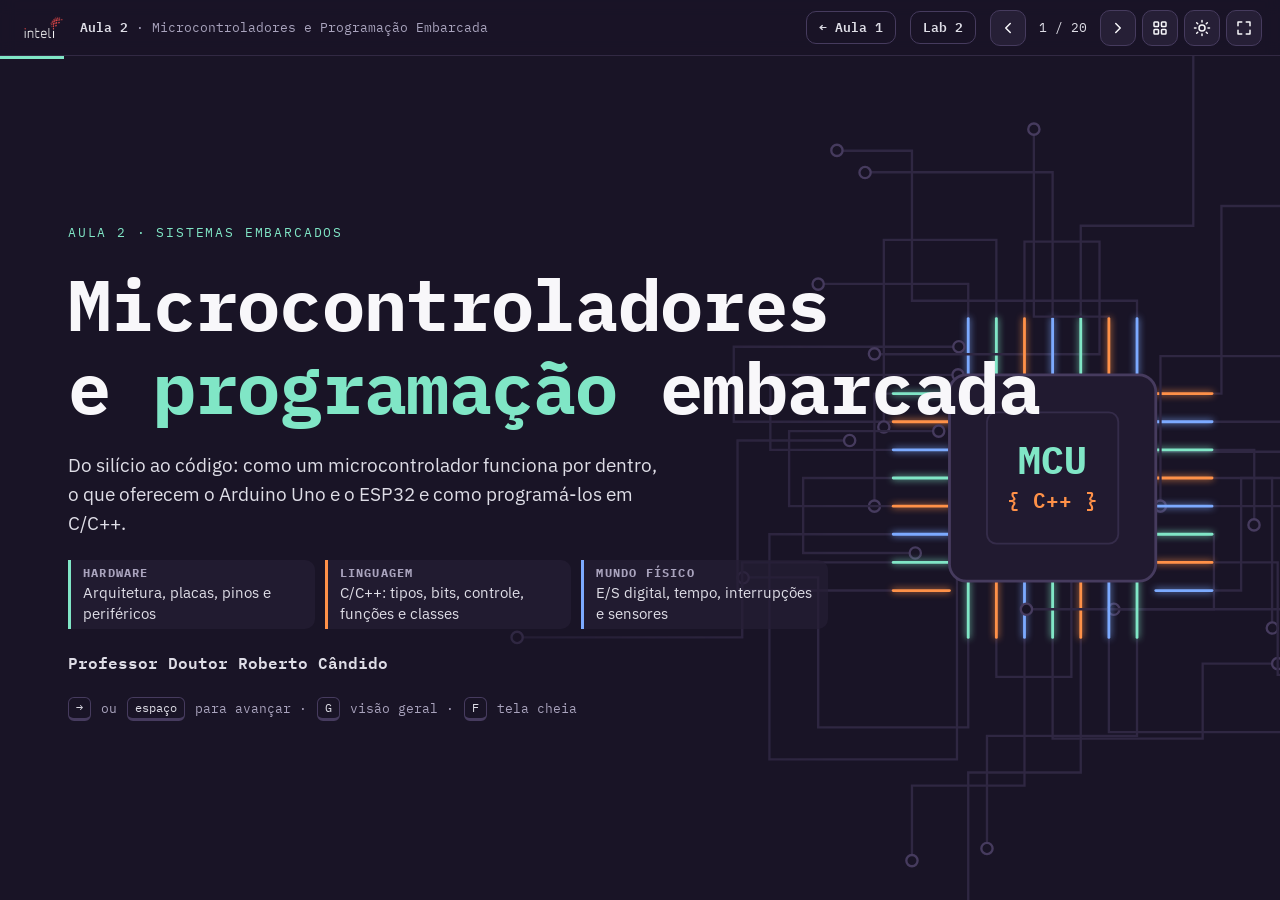
==== commit 83c51520: "add files" ====
--- a/aulas/aula-2/index.html
+++ b/aulas/aula-2/index.html
@@ -10,6 +10,7 @@
 <link rel="preconnect" href="https://fonts.gstatic.com" crossorigin>
 <link href="https://fonts.googleapis.com/css2?family=IBM+Plex+Mono:wght@400;500;600;700&family=IBM+Plex+Sans:wght@400;500;600&display=swap" rel="stylesheet">
 <link rel="stylesheet" href="css/style.css">
+<script src="js/theme.js"></script>
 </head>
 <body>
 
@@ -17,13 +18,14 @@
   <img class="logo" src="assets/img/logo.png" alt="Inteli">
   <div class="deck-title"><b>Aula 2</b> · Microcontroladores e Programação Embarcada</div>
   <span class="spacer"></span>
-  <a class="btn ghost back-link" href="../aula-1/index.html" title="Voltar para a Aula 1">← Aula 1</a>
-  <a class="btn ghost back-link" href="../lab-2/index.html" title="Atividade prática">Lab 2</a>
+  <a class="btn ghost back-link" href="../../aulas/aula-1/index.html" title="Voltar para a Aula 1">← Aula 1</a>
+  <a class="btn ghost back-link" href="../../labs/lab-2/index.html" title="Atividade prática">Lab 2</a>
   <nav class="nav" aria-label="Navegação dos slides">
     <button class="icon-btn" id="btnPrev" title="Anterior (←)" aria-label="Slide anterior"><svg viewBox="0 0 24 24"><path d="M15 18l-6-6 6-6"/></svg></button>
     <span class="counter" id="counter">1 / 20</span>
     <button class="icon-btn" id="btnNext" title="Próximo (→)" aria-label="Próximo slide"><svg viewBox="0 0 24 24"><path d="M9 6l6 6-6 6"/></svg></button>
     <button class="icon-btn" id="btnGrid" title="Visão geral (G)" aria-label="Visão geral"><svg viewBox="0 0 24 24"><rect x="4" y="4" width="6" height="6" rx="1"/><rect x="14" y="4" width="6" height="6" rx="1"/><rect x="4" y="14" width="6" height="6" rx="1"/><rect x="14" y="14" width="6" height="6" rx="1"/></svg></button>
+    <button class="icon-btn theme-btn" id="btnTheme" title="Tema claro/escuro (T)" aria-label="Alternar tema claro/escuro"><svg class="i-sun" viewBox="0 0 24 24"><circle cx="12" cy="12" r="4"/><path d="M12 2v2M12 20v2M4.9 4.9l1.4 1.4M17.7 17.7l1.4 1.4M2 12h2M20 12h2M4.9 19.1l1.4-1.4M17.7 6.3l1.4-1.4"/></svg><svg class="i-moon" viewBox="0 0 24 24"><path d="M21 12.8A9 9 0 1 1 11.2 3a7 7 0 0 0 9.8 9.8z"/></svg></button>
     <button class="icon-btn" id="btnFull" title="Tela cheia (F)" aria-label="Tela cheia"><svg viewBox="0 0 24 24"><path d="M4 9V4h5M20 9V4h-5M4 15v5h5M20 15v5h-5"/></svg></button>
   </nav>
 </header>
--- a/aulas/aula-2/css/style.css
+++ b/aulas/aula-2/css/style.css
@@ -1,6 +1,6 @@
 /* ==========================================================
    Aula 2 — Microcontroladores e Programação Embarcada
-   Mesmo tema da Aula 1 (fundo roxo escuro + menta/laranja/azul)
+   Tema próprio da Aula 2 (fundo roxo escuro + menta/laranja/azul, com opção clara)
    ========================================================== */
 :root {
   --bg: #191426;
@@ -18,12 +18,56 @@
   --red: #ff5d5d;
   --yellow: #ffd166;
   --plot: #1d1729;
+  --term: #120e1c;
+  --topbar-bg: rgba(25, 20, 38, .92);
+  --overlay-bg: rgba(25, 20, 38, .97);
+  --trace: #2f2742;
+  --led-off: #5a2a2a;
+  --led8-off: #3a2230;
+  --led8-off-border: #5a3445;
   --mono: "IBM Plex Mono", ui-monospace, "Cascadia Mono", Consolas, monospace;
   --sans: "IBM Plex Sans", system-ui, -apple-system, "Segoe UI", Roboto, sans-serif;
   --radius: 14px;
   --header-h: 56px;
   color-scheme: dark;
 }
+
+/* ---------- Tema claro ----------
+   Ativado por data-theme="light" no <html> (botão de tema no topo).
+   Os desenhos das simulações (SVG/canvas) são recoloridos por theme.js. */
+:root[data-theme="light"] {
+  --bg: #f5f3f9;
+  --surface: #ffffff;
+  --surface-2: #e9e5f1;
+  --surface-3: #d9d3e5;
+  --border: #c9c0da;
+  --text: #1d1729;
+  --text-2: #3d3552;
+  --muted: #655d7e;
+  --wire: #7d7596;
+  --mint: #0b7d5e;
+  --orange: #b04a0a;
+  --blue: #2f5fcc;
+  --red: #c62f2f;
+  --yellow: #8a5f00;
+  --plot: #f0edf6;
+  --term: #f0edf6;
+  --topbar-bg: rgba(245, 243, 249, .92);
+  --overlay-bg: rgba(245, 243, 249, .97);
+  --trace: #e4deee;
+  --led-off: #f0cccc;
+  --led8-off: #f3dde3;
+  --led8-off-border: #e2bcc8;
+  color-scheme: light;
+}
+
+/* ---------- Botão de tema ---------- */
+.theme-btn .i-moon { display: none; }
+:root[data-theme="light"] .theme-btn .i-sun { display: none; }
+:root[data-theme="light"] .theme-btn .i-moon { display: block; }
+/* logo branco → escuro, mantendo o vermelho */
+:root[data-theme="light"] .topbar .logo { filter: invert(1) hue-rotate(180deg); }
+
 
 * { box-sizing: border-box; }
 html, body { height: 100%; margin: 0; }
@@ -45,7 +89,7 @@
   position: fixed; inset: 0 0 auto 0; height: var(--header-h);
   display: flex; align-items: center; gap: 14px;
   padding: 0 18px;
-  background: rgba(25, 20, 38, .92);
+  background: var(--topbar-bg);
   backdrop-filter: blur(8px);
   border-bottom: 1px solid var(--surface-2);
   z-index: 20;
@@ -249,7 +293,7 @@
 
 .console {
   margin: 0; height: 170px; overflow-y: auto; font-family: var(--mono); font-size: 12.8px; line-height: 1.6;
-  background: #120e1c; border-radius: 10px; padding: 10px 12px; color: var(--text-2); border: 1px solid var(--surface-2);
+  background: var(--term); border-radius: 10px; padding: 10px 12px; color: var(--text-2); border: 1px solid var(--surface-2);
 }
 .console .ok { color: var(--mint); } .console .err { color: var(--red); } .console .dim { color: #6d6585; } .console .warn { color: var(--orange); }
 
@@ -261,14 +305,14 @@
 .author { font-family: var(--mono); font-size: 16px; font-weight: 600; color: var(--text-2); }
 .traces { position: absolute; inset: 0; width: 100%; height: 100%; z-index: 0; pointer-events: none;
   -webkit-mask-image: linear-gradient(to right, transparent 15%, #000 65%); mask-image: linear-gradient(to right, transparent 15%, #000 65%); }
-.traces .base { stroke: #2f2742; stroke-width: 2.5; fill: none; }
-.traces .pad { fill: var(--bg); stroke: #463b5e; stroke-width: 2.5; }
+.traces .base { stroke: var(--trace); stroke-width: 2.5; fill: none; }
+.traces .pad { fill: var(--bg); stroke: var(--border); stroke-width: 2.5; }
 .traces .pulse { fill: none; stroke-width: 3; stroke-linecap: round; animation: travel var(--dur) linear var(--delay) infinite; filter: drop-shadow(0 0 4px currentColor); }
 @keyframes travel { from { stroke-dashoffset: var(--seg); } to { stroke-dashoffset: calc(-1 * var(--len)); } }
 .start-hint { font-family: var(--mono); font-size: 13px; color: var(--muted); display: flex; align-items: center; gap: 10px; flex-wrap: wrap; }
 .kbd { font-family: var(--mono); font-size: 12px; border: 1px solid var(--border); border-bottom-width: 3px; border-radius: 6px; padding: 1px 7px; color: var(--text-2); }
 .agenda { display: grid; grid-template-columns: repeat(3, minmax(0, 1fr)); gap: 10px; max-width: 760px; }
-.agenda div { border-left: 3px solid var(--mint); padding: 4px 12px; font-size: 14.5px; color: var(--text-2); background: rgba(38, 31, 54, .7); border-radius: 0 10px 10px 0; }
+.agenda div { border-left: 3px solid var(--mint); padding: 4px 12px; font-size: 14.5px; color: var(--text-2); background: color-mix(in srgb, var(--surface) 70%, transparent); border-radius: 0 10px 10px 0; }
 .agenda div:nth-child(2) { border-color: var(--orange); } .agenda div:nth-child(3) { border-color: var(--blue); }
 .agenda b { display: block; font-family: var(--mono); font-size: 12px; letter-spacing: .1em; text-transform: uppercase; color: var(--muted); }
 
@@ -385,7 +429,7 @@
 /* ---------- Condicionais / laços ---------- */
 .leds8 { display: grid; grid-template-columns: repeat(8, 1fr); gap: 8px; }
 .leds8 span {
-  aspect-ratio: 1; border-radius: 50%; background: #3a2230; border: 2px solid #5a3445; transition: background .15s, box-shadow .15s;
+  aspect-ratio: 1; border-radius: 50%; background: var(--led8-off); border: 2px solid var(--led8-off-border); transition: background .15s, box-shadow .15s;
   display: grid; place-items: center; font-family: var(--mono); font-size: 11px; color: var(--muted);
 }
 .leds8 span.on { background: var(--red); border-color: #ff9a9a; box-shadow: 0 0 18px rgba(255, 93, 93, .7); color: #fff; }
@@ -407,7 +451,7 @@
 .frame .lv b { color: var(--orange); }
 @keyframes push { from { opacity: 0; transform: translateY(-10px); } to { opacity: 1; transform: none; } }
 .tree { font-family: var(--mono); font-size: 13.5px; line-height: 1.75; color: var(--text-2); background: var(--plot); border-radius: 12px; padding: 12px 14px; margin: 0; }
-.tree .d { color: var(--blue); } .tree .c { color: #8b83a3; }
+.tree .d { color: var(--blue); } .tree .c { color: var(--muted); }
 
 /* ---------- POO ---------- */
 .objs { display: grid; grid-template-columns: repeat(auto-fill, minmax(170px, 1fr)); gap: 10px; }
@@ -425,7 +469,7 @@
 .push span { width: 56px; height: 56px; border-radius: 50%; background: var(--blue); box-shadow: 0 6px 0 #4e74c0; transition: transform .08s, box-shadow .08s; }
 .push.down span { transform: translateY(5px); box-shadow: 0 1px 0 #4e74c0; }
 .push-row { display: flex; gap: 18px; align-items: center; flex-wrap: wrap; }
-.led-dot { width: 44px; height: 44px; border-radius: 50% 50% 8px 8px; background: #5a2a2a; transition: background .1s, box-shadow .1s; flex: none; }
+.led-dot { width: 44px; height: 44px; border-radius: 50% 50% 8px 8px; background: var(--led-off); transition: background .1s, box-shadow .1s; flex: none; }
 .led-dot.on { background: var(--red); box-shadow: 0 0 26px 6px rgba(255, 93, 93, .6); }
 
 /* ---------- Peer Instruction ---------- */
@@ -455,7 +499,7 @@
 
 /* ---------- Visão geral ---------- */
 .overview {
-  position: fixed; inset: var(--header-h) 0 0 0; z-index: 30; background: rgba(25, 20, 38, .97);
+  position: fixed; inset: var(--header-h) 0 0 0; z-index: 30; background: var(--overlay-bg);
   overflow-y: auto; padding: 28px; display: none;
 }
 .overview.open { display: block; }
